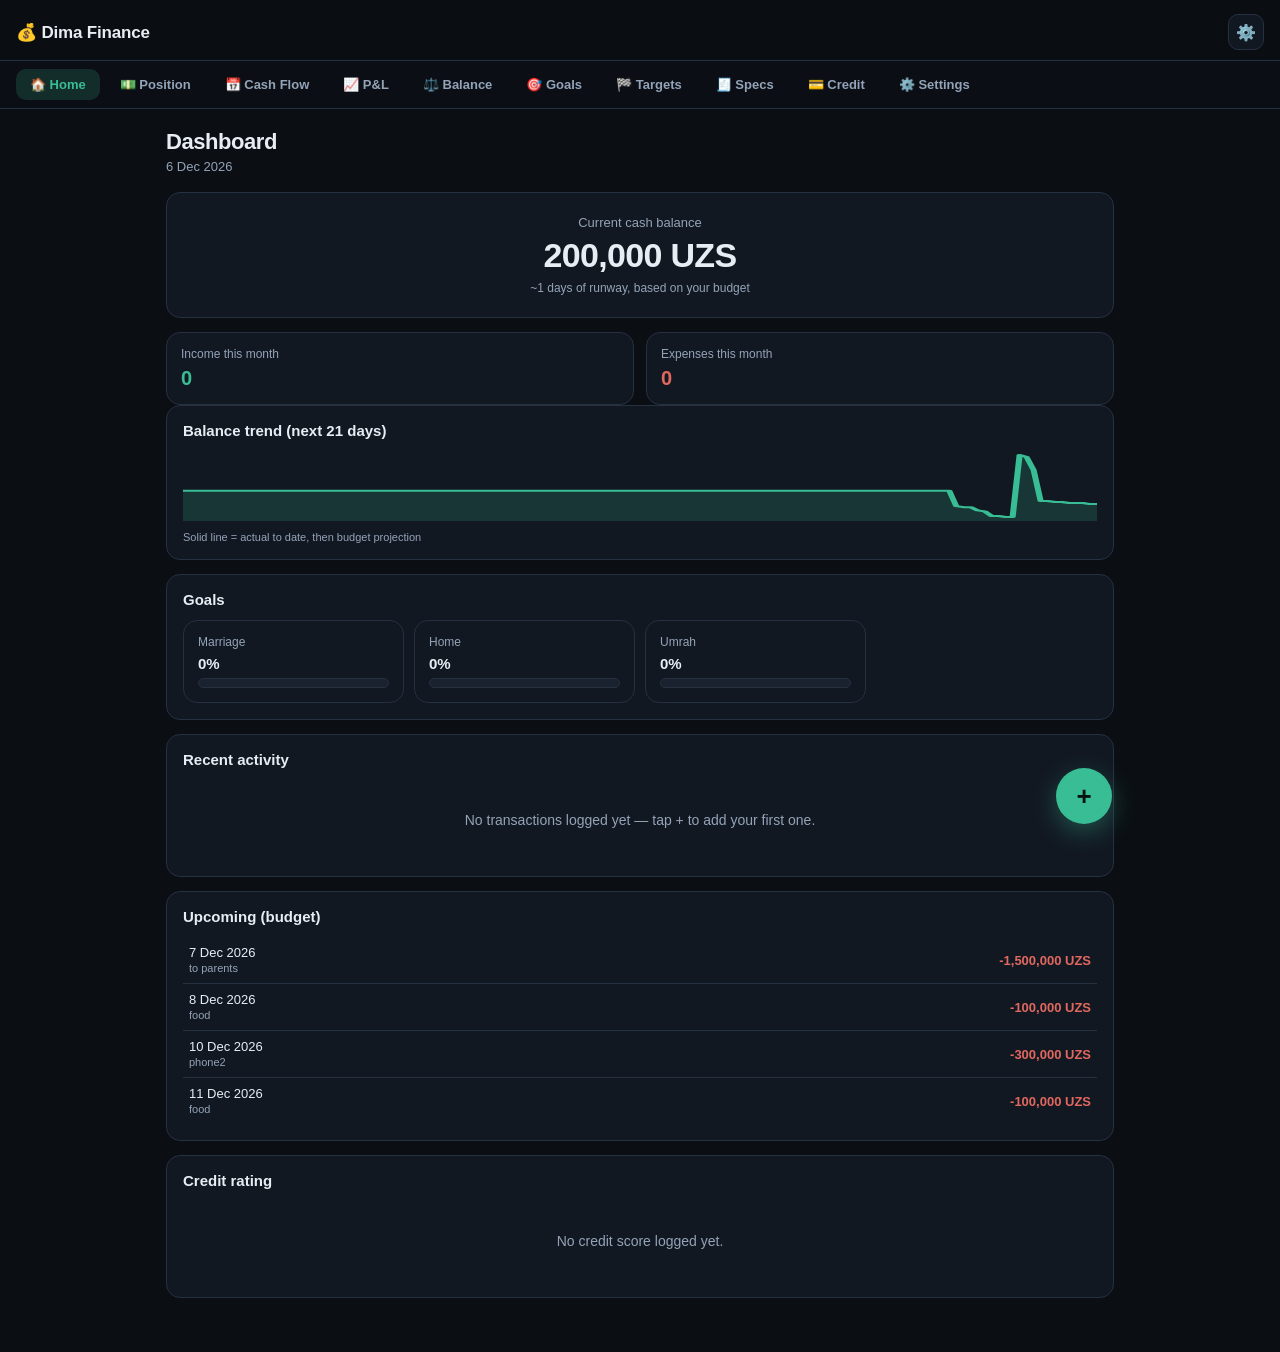
==== app/index.html @ 17de126c "Add personal finance tracker PWA Installable, offline-capable app built from the original Excel work" ====
<!doctype html>
<html lang="en">
<head>
  <meta charset="utf-8">
  <meta name="viewport" content="width=device-width, initial-scale=1, viewport-fit=cover, maximum-scale=1">
  <title>Dima Finance Tracker</title>
  <meta name="description" content="Personal finance tracker: cash flow, cash position, P&L, balance sheet, goals and targets.">
  <meta name="theme-color" content="#0b0f14">
  <meta name="apple-mobile-web-app-capable" content="yes">
  <meta name="apple-mobile-web-app-status-bar-style" content="black-translucent">
  <meta name="apple-mobile-web-app-title" content="Finance">
  <link rel="manifest" href="./manifest.json">
  <link rel="icon" href="./icons/icon-192.png">
  <link rel="apple-touch-icon" href="./icons/icon-192.png">
  <link rel="stylesheet" href="./css/style.css">
</head>
<body>
  <div id="app">
    <header class="topbar">
      <h1>💰 Dima Finance</h1>
      <div class="actions">
        <button class="icon-btn" id="install-btn" style="display:none;" title="Install app">⬇️</button>
        <button class="icon-btn" id="settings-link" title="Settings">⚙️</button>
      </div>
    </header>
    <nav class="desktop-nav" id="desktop-nav"></nav>
    <main id="view"></main>
    <button class="fab" id="fab" title="Add transaction">+</button>
    <nav class="bottom-nav" id="bottom-nav"></nav>
  </div>
  <script type="module" src="./js/app.js"></script>
</body>
</html>
---- app/css/style.css ----
:root {
  --bg: #0b0f14;
  --bg-elev: #121822;
  --bg-elev-2: #1a2230;
  --border: #253040;
  --text: #e8edf4;
  --text-dim: #93a3b8;
  --accent: #38bd94;
  --accent-2: #5b9bd5;
  --accent-fade: rgba(56, 189, 148, 0.18);
  --danger: #e0685f;
  --warn: #f2c14e;
  --radius: 14px;
  color-scheme: dark;
}

* { box-sizing: border-box; }

html, body {
  margin: 0;
  height: 100%;
  background: var(--bg);
  color: var(--text);
  font-family: -apple-system, BlinkMacSystemFont, "Segoe UI", Roboto, Helvetica, Arial, sans-serif;
  -webkit-font-smoothing: antialiased;
}

#app {
  min-height: 100vh;
  display: flex;
  flex-direction: column;
}

a { color: inherit; }

.topbar {
  position: sticky;
  top: 0;
  z-index: 10;
  display: flex;
  align-items: center;
  justify-content: space-between;
  padding: 14px 16px calc(10px + env(safe-area-inset-top, 0px));
  padding-top: calc(14px + env(safe-area-inset-top, 0px));
  background: rgba(11, 15, 20, 0.92);
  backdrop-filter: blur(10px);
  border-bottom: 1px solid var(--border);
}

.topbar h1 {
  font-size: 17px;
  margin: 0;
  font-weight: 700;
  letter-spacing: -0.01em;
}

.topbar .actions { display: flex; gap: 8px; }

.icon-btn {
  background: var(--bg-elev);
  border: 1px solid var(--border);
  color: var(--text);
  border-radius: 10px;
  width: 36px;
  height: 36px;
  display: flex;
  align-items: center;
  justify-content: center;
  font-size: 16px;
  cursor: pointer;
}
.icon-btn:active { transform: scale(0.96); }

main#view {
  flex: 1;
  padding: 16px 16px 96px;
  max-width: 720px;
  width: 100%;
  margin: 0 auto;
}

.page-title {
  font-size: 22px;
  font-weight: 800;
  margin: 4px 0 4px;
  letter-spacing: -0.02em;
}
.page-sub {
  color: var(--text-dim);
  font-size: 13px;
  margin: 0 0 18px;
}

.card {
  background: var(--bg-elev);
  border: 1px solid var(--border);
  border-radius: var(--radius);
  padding: 16px;
  margin-bottom: 14px;
}

.card h2, .card h3 {
  margin: 0 0 12px;
  font-size: 15px;
  font-weight: 700;
  color: var(--text);
}

.grid-2 {
  display: grid;
  grid-template-columns: 1fr 1fr;
  gap: 12px;
}
.grid-3 {
  display: grid;
  grid-template-columns: repeat(3, 1fr);
  gap: 10px;
}

.stat {
  background: var(--bg-elev);
  border: 1px solid var(--border);
  border-radius: var(--radius);
  padding: 14px;
}
.stat .label { color: var(--text-dim); font-size: 12px; margin-bottom: 6px; }
.stat .value { font-size: 20px; font-weight: 800; letter-spacing: -0.01em; }
.stat .value.pos { color: var(--accent); }
.stat .value.neg { color: var(--danger); }
.stat .sub { color: var(--text-dim); font-size: 11px; margin-top: 4px; }

.hero-balance {
  text-align: center;
  padding: 22px 16px;
}
.hero-balance .label { color: var(--text-dim); font-size: 13px; }
.hero-balance .amount { font-size: 34px; font-weight: 800; letter-spacing: -0.02em; margin: 6px 0; }
.hero-balance .amount small { font-size: 16px; color: var(--text-dim); font-weight: 600; margin-left: 4px; }

table { width: 100%; border-collapse: collapse; font-size: 13px; }
th, td { text-align: left; padding: 8px 6px; border-bottom: 1px solid var(--border); }
th { color: var(--text-dim); font-weight: 600; font-size: 11px; text-transform: uppercase; letter-spacing: 0.03em; }
tr:last-child td { border-bottom: none; }
td.num, th.num { text-align: right; font-variant-numeric: tabular-nums; }
.amt-pos { color: var(--accent); font-weight: 600; }
.amt-neg { color: var(--danger); font-weight: 600; }

.row-actions { display: flex; gap: 6px; }
.mini-btn {
  background: transparent;
  border: 1px solid var(--border);
  color: var(--text-dim);
  border-radius: 8px;
  padding: 4px 8px;
  font-size: 12px;
  cursor: pointer;
}
.mini-btn:active { transform: scale(0.96); }
.mini-btn.danger { color: var(--danger); border-color: rgba(224,104,95,0.4); }

.btn {
  display: inline-flex;
  align-items: center;
  justify-content: center;
  gap: 6px;
  background: var(--accent);
  color: #06140f;
  border: none;
  border-radius: 12px;
  padding: 12px 18px;
  font-size: 14px;
  font-weight: 700;
  cursor: pointer;
  width: 100%;
}
.btn:active { transform: scale(0.98); }
.btn.secondary {
  background: var(--bg-elev-2);
  color: var(--text);
  border: 1px solid var(--border);
}
.btn.danger { background: var(--danger); color: #1a0908; }
.btn.small { padding: 8px 12px; font-size: 13px; width: auto; }

.field { margin-bottom: 12px; }
.field label { display: block; font-size: 12px; color: var(--text-dim); margin-bottom: 6px; }
.field input, .field select, .field textarea {
  width: 100%;
  background: var(--bg-elev-2);
  border: 1px solid var(--border);
  color: var(--text);
  border-radius: 10px;
  padding: 10px 12px;
  font-size: 15px;
  font-family: inherit;
}
.field input:focus, .field select:focus, .field textarea:focus {
  outline: none;
  border-color: var(--accent);
}
.field-row { display: flex; gap: 10px; }
.field-row .field { flex: 1; }

.segmented {
  display: flex;
  background: var(--bg-elev-2);
  border: 1px solid var(--border);
  border-radius: 10px;
  padding: 3px;
  gap: 3px;
}
.segmented button {
  flex: 1;
  background: transparent;
  border: none;
  color: var(--text-dim);
  padding: 9px 6px;
  border-radius: 8px;
  font-size: 13px;
  font-weight: 600;
  cursor: pointer;
}
.segmented button.active {
  background: var(--accent);
  color: #06140f;
}

.tabs {
  display: flex;
  gap: 6px;
  overflow-x: auto;
  margin-bottom: 14px;
  padding-bottom: 2px;
}
.tabs button {
  flex-shrink: 0;
  background: var(--bg-elev);
  border: 1px solid var(--border);
  color: var(--text-dim);
  padding: 8px 14px;
  border-radius: 999px;
  font-size: 13px;
  font-weight: 600;
  cursor: pointer;
  white-space: nowrap;
}
.tabs button.active {
  background: var(--accent-fade);
  border-color: var(--accent);
  color: var(--accent);
}

.legend { display: flex; flex-wrap: wrap; gap: 10px; margin-top: 12px; }
.legend-item { display: flex; align-items: center; gap: 6px; font-size: 12px; color: var(--text-dim); }
.legend-dot { width: 9px; height: 9px; border-radius: 50%; flex-shrink: 0; }

.progress-bar {
  height: 10px;
  background: var(--bg-elev-2);
  border-radius: 999px;
  overflow: hidden;
  border: 1px solid var(--border);
}
.progress-bar .fill {
  height: 100%;
  background: linear-gradient(90deg, var(--accent-2), var(--accent));
  border-radius: 999px;
  transition: width 0.3s ease;
}

.empty-state {
  text-align: center;
  padding: 32px 16px;
  color: var(--text-dim);
  font-size: 14px;
}

.bottom-nav {
  position: fixed;
  bottom: 0;
  left: 0;
  right: 0;
  z-index: 10;
  display: flex;
  background: rgba(18, 24, 34, 0.96);
  backdrop-filter: blur(10px);
  border-top: 1px solid var(--border);
  padding: 6px 4px calc(6px + env(safe-area-inset-bottom, 0px));
  overflow-x: auto;
}
.bottom-nav a {
  flex: 1;
  min-width: 62px;
  text-decoration: none;
  display: flex;
  flex-direction: column;
  align-items: center;
  gap: 3px;
  padding: 6px 2px;
  color: var(--text-dim);
  font-size: 10px;
  font-weight: 600;
  border-radius: 10px;
}
.bottom-nav a .nav-icon { font-size: 18px; line-height: 1; }
.bottom-nav a.active { color: var(--accent); }

.fab {
  position: fixed;
  right: 18px;
  bottom: calc(76px + env(safe-area-inset-bottom, 0px));
  width: 56px;
  height: 56px;
  border-radius: 50%;
  background: var(--accent);
  color: #06140f;
  border: none;
  font-size: 26px;
  font-weight: 700;
  box-shadow: 0 8px 24px rgba(56, 189, 148, 0.35);
  cursor: pointer;
  z-index: 9;
  display: flex;
  align-items: center;
  justify-content: center;
}
.fab:active { transform: scale(0.94); }

.modal-backdrop {
  position: fixed;
  inset: 0;
  background: rgba(0,0,0,0.55);
  display: flex;
  align-items: flex-end;
  justify-content: center;
  z-index: 100;
}
.modal-sheet {
  background: var(--bg-elev);
  border: 1px solid var(--border);
  border-bottom: none;
  border-radius: 20px 20px 0 0;
  width: 100%;
  max-width: 520px;
  max-height: 88vh;
  overflow-y: auto;
  padding: 18px 18px calc(24px + env(safe-area-inset-bottom, 0px));
  animation: sheet-up 0.2s ease;
}
@keyframes sheet-up { from { transform: translateY(24px); opacity: 0; } to { transform: translateY(0); opacity: 1; } }
.modal-sheet h3 { margin: 0 0 16px; font-size: 17px; }
.modal-handle { width: 36px; height: 4px; background: var(--border); border-radius: 999px; margin: 0 auto 14px; }

.toast {
  position: fixed;
  top: calc(64px + env(safe-area-inset-top, 0px));
  left: 50%;
  transform: translateX(-50%);
  background: var(--bg-elev-2);
  border: 1px solid var(--accent);
  color: var(--text);
  padding: 10px 18px;
  border-radius: 12px;
  font-size: 13px;
  z-index: 200;
  box-shadow: 0 6px 20px rgba(0,0,0,0.4);
}

.badge {
  display: inline-block;
  font-size: 10px;
  font-weight: 700;
  padding: 3px 8px;
  border-radius: 999px;
  background: var(--accent-fade);
  color: var(--accent);
  text-transform: uppercase;
  letter-spacing: 0.03em;
}
.badge.warn { background: rgba(242,193,78,0.16); color: var(--warn); }
.badge.danger { background: rgba(224,104,95,0.16); color: var(--danger); }

.divider { height: 1px; background: var(--border); margin: 14px 0; }

.chip-row { display: flex; flex-wrap: wrap; gap: 8px; }
.chip {
  background: var(--bg-elev-2);
  border: 1px solid var(--border);
  color: var(--text-dim);
  border-radius: 999px;
  padding: 6px 12px;
  font-size: 12px;
  cursor: pointer;
}
.chip.active { background: var(--accent-fade); border-color: var(--accent); color: var(--accent); }

@media (min-width: 860px) {
  main#view { max-width: 980px; padding-bottom: 40px; }
  .bottom-nav { display: none; }
  .desktop-nav {
    display: flex;
    gap: 6px;
    padding: 8px 16px;
    border-bottom: 1px solid var(--border);
    overflow-x: auto;
    background: rgba(11,15,20,0.92);
  }
  .desktop-nav a {
    text-decoration: none;
    color: var(--text-dim);
    padding: 8px 14px;
    border-radius: 10px;
    font-size: 13px;
    font-weight: 600;
    white-space: nowrap;
  }
  .desktop-nav a.active { color: var(--accent); background: var(--accent-fade); }
  .fab { right: calc(50% - 490px + 18px); }
  .grid-3 { grid-template-columns: repeat(4, 1fr); }
}
@media (max-width: 859px) {
  .desktop-nav { display: none; }
}
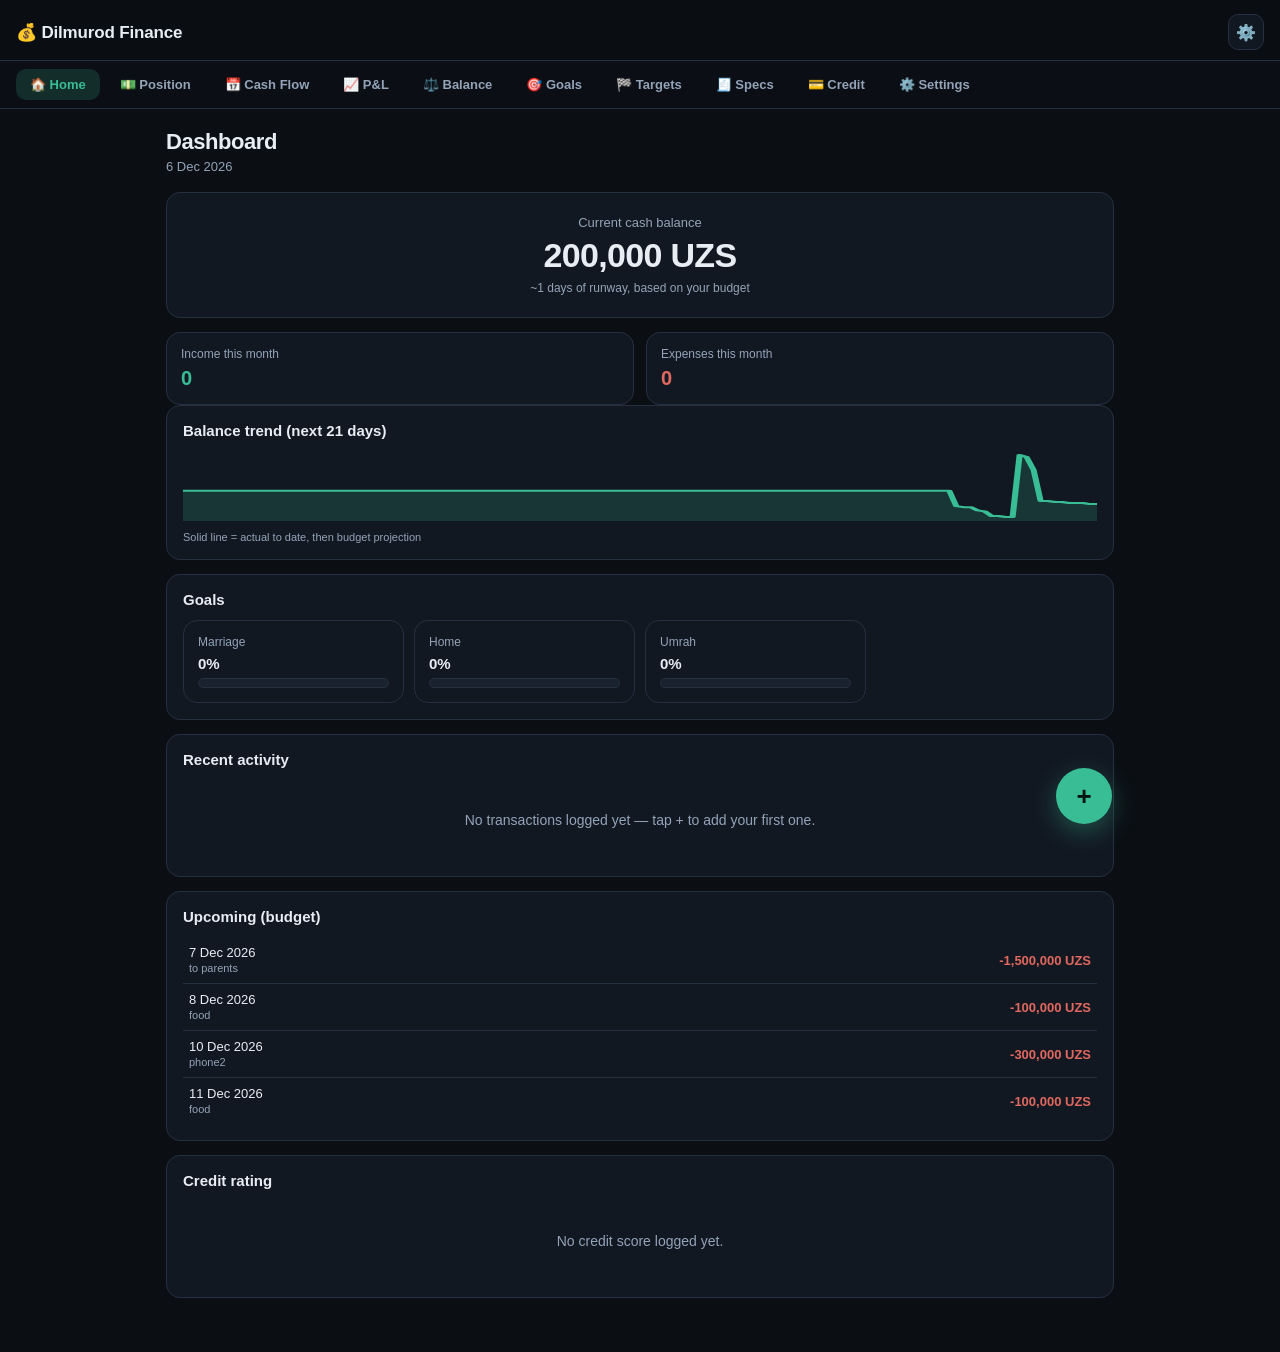
==== commit 8ea1b891: "Rename app to Dilmurod Finance Tracker Co-Authored-By: Claude Sonnet 5 <noreply@anthropic.com> Claud" ====
--- a/app/index.html
+++ b/app/index.html
@@ -3,12 +3,12 @@
 <head>
   <meta charset="utf-8">
   <meta name="viewport" content="width=device-width, initial-scale=1, viewport-fit=cover, maximum-scale=1">
-  <title>Dima Finance Tracker</title>
+  <title>Dilmurod Finance Tracker</title>
   <meta name="description" content="Personal finance tracker: cash flow, cash position, P&L, balance sheet, goals and targets.">
   <meta name="theme-color" content="#0b0f14">
   <meta name="apple-mobile-web-app-capable" content="yes">
   <meta name="apple-mobile-web-app-status-bar-style" content="black-translucent">
-  <meta name="apple-mobile-web-app-title" content="Finance">
+  <meta name="apple-mobile-web-app-title" content="Dilmurod Finance">
   <link rel="manifest" href="./manifest.json">
   <link rel="icon" href="./icons/icon-192.png">
   <link rel="apple-touch-icon" href="./icons/icon-192.png">
@@ -17,7 +17,7 @@
 <body>
   <div id="app">
     <header class="topbar">
-      <h1>💰 Dima Finance</h1>
+      <h1>💰 Dilmurod Finance</h1>
       <div class="actions">
         <button class="icon-btn" id="install-btn" style="display:none;" title="Install app">⬇️</button>
         <button class="icon-btn" id="settings-link" title="Settings">⚙️</button>
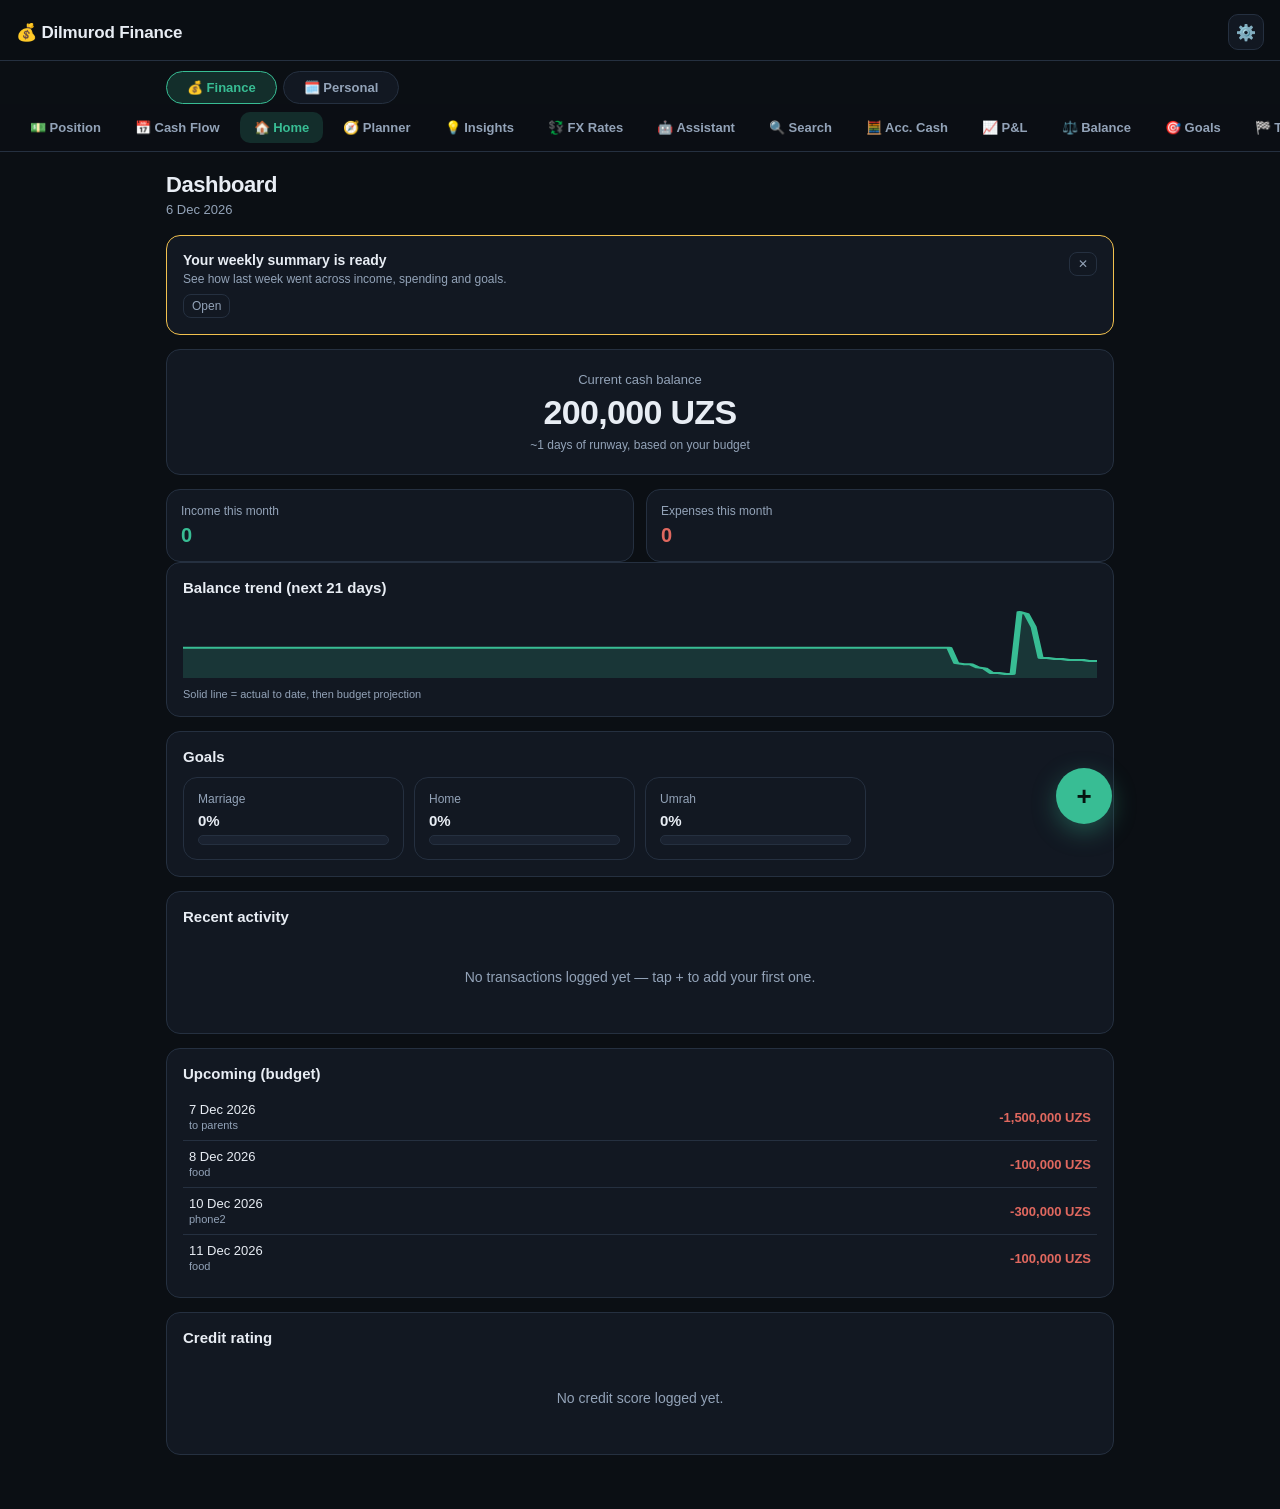
==== commit c31fbddf: "Add a Personal page next to the finance tracker Today's plan, the standing weekly routine and upcomi" ====
--- a/app/index.html
+++ b/app/index.html
@@ -23,6 +23,10 @@
         <button class="icon-btn" id="settings-link" title="Settings">⚙️</button>
       </div>
     </header>
+    <nav class="page-switch">
+      <a href="./index.html" class="active">💰 Finance</a>
+      <a href="./personal.html">🗓️ Personal</a>
+    </nav>
     <nav class="desktop-nav" id="desktop-nav"></nav>
     <main id="view"></main>
     <button class="fab" id="fab" title="Add transaction">+</button>
--- a/app/css/style.css
+++ b/app/css/style.css
@@ -56,6 +56,35 @@
 
 .topbar .actions { display: flex; gap: 8px; }
 
+/* Two-page switcher (Finance <-> Personal), sitting right under the topbar
+ * on both pages. Picks up whichever accent the page defines. */
+.page-switch {
+  display: flex;
+  gap: 6px;
+  width: 100%;
+  max-width: 720px;
+  margin: 0 auto;
+  padding: 10px 16px 0;
+}
+.page-switch a {
+  flex: 1;
+  text-align: center;
+  text-decoration: none;
+  background: var(--bg-elev);
+  border: 1px solid var(--border);
+  color: var(--text-dim);
+  border-radius: 999px;
+  padding: 8px 12px;
+  font-size: 13px;
+  font-weight: 600;
+  white-space: nowrap;
+}
+.page-switch a.active {
+  background: var(--accent-fade);
+  border-color: var(--accent);
+  color: var(--accent);
+}
+
 .icon-btn {
   background: var(--bg-elev);
   border: 1px solid var(--border);
@@ -382,6 +411,41 @@
 
 .divider { height: 1px; background: var(--border); margin: 14px 0; }
 
+input[type="range"] {
+  -webkit-appearance: none;
+  appearance: none;
+  width: 100%;
+  height: 6px;
+  border-radius: 999px;
+  background: var(--bg-elev-2);
+  border: 1px solid var(--border);
+  outline: none;
+}
+input[type="range"]::-webkit-slider-thumb {
+  -webkit-appearance: none;
+  appearance: none;
+  width: 22px;
+  height: 22px;
+  border-radius: 50%;
+  background: var(--accent);
+  cursor: pointer;
+  border: none;
+}
+input[type="range"]::-moz-range-thumb {
+  width: 22px;
+  height: 22px;
+  border-radius: 50%;
+  background: var(--accent);
+  cursor: pointer;
+  border: none;
+}
+
+input[type="checkbox"] {
+  width: 18px;
+  height: 18px;
+  accent-color: var(--accent);
+}
+
 .chip-row { display: flex; flex-wrap: wrap; gap: 8px; }
 .chip {
   background: var(--bg-elev-2);
@@ -396,6 +460,8 @@
 
 @media (min-width: 860px) {
   main#view { max-width: 980px; padding-bottom: 40px; }
+  .page-switch { max-width: 980px; }
+  .page-switch a { flex: 0 1 auto; padding: 8px 20px; }
   .bottom-nav { display: none; }
   .desktop-nav {
     display: flex;
